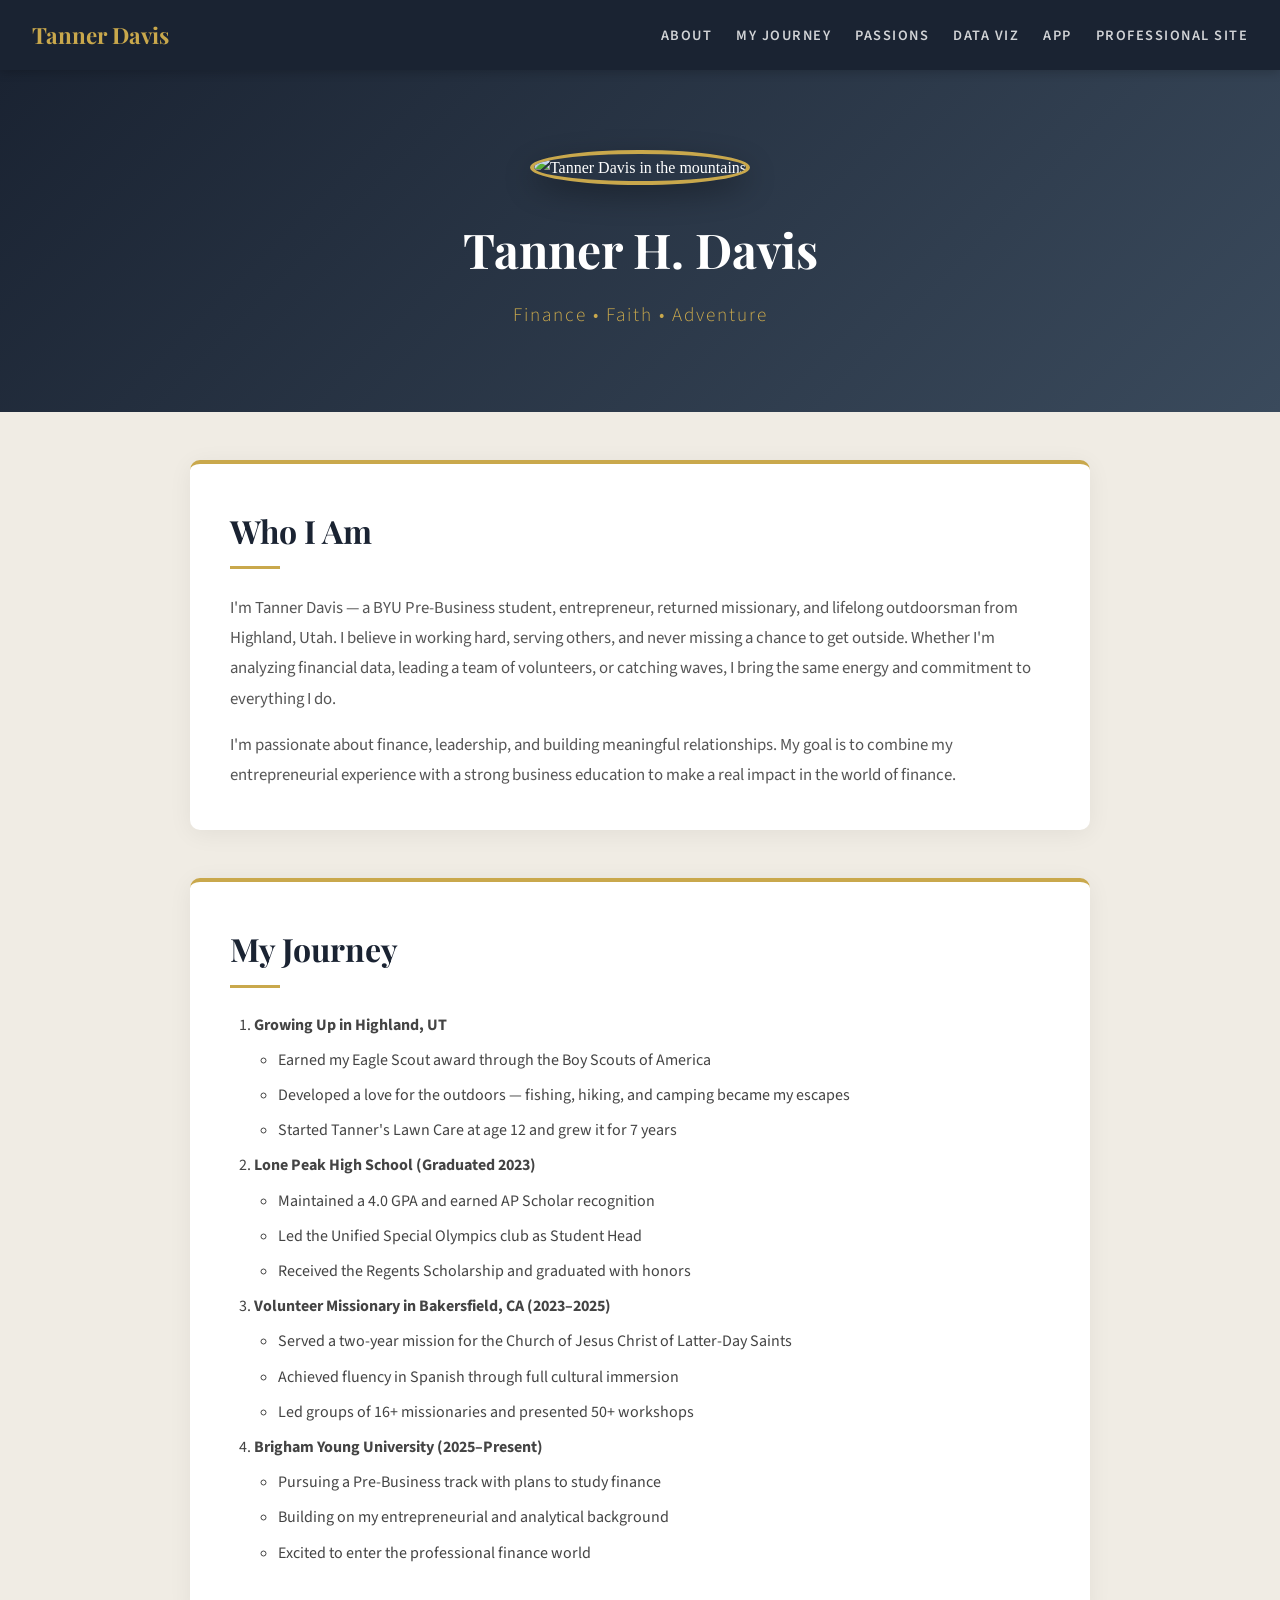
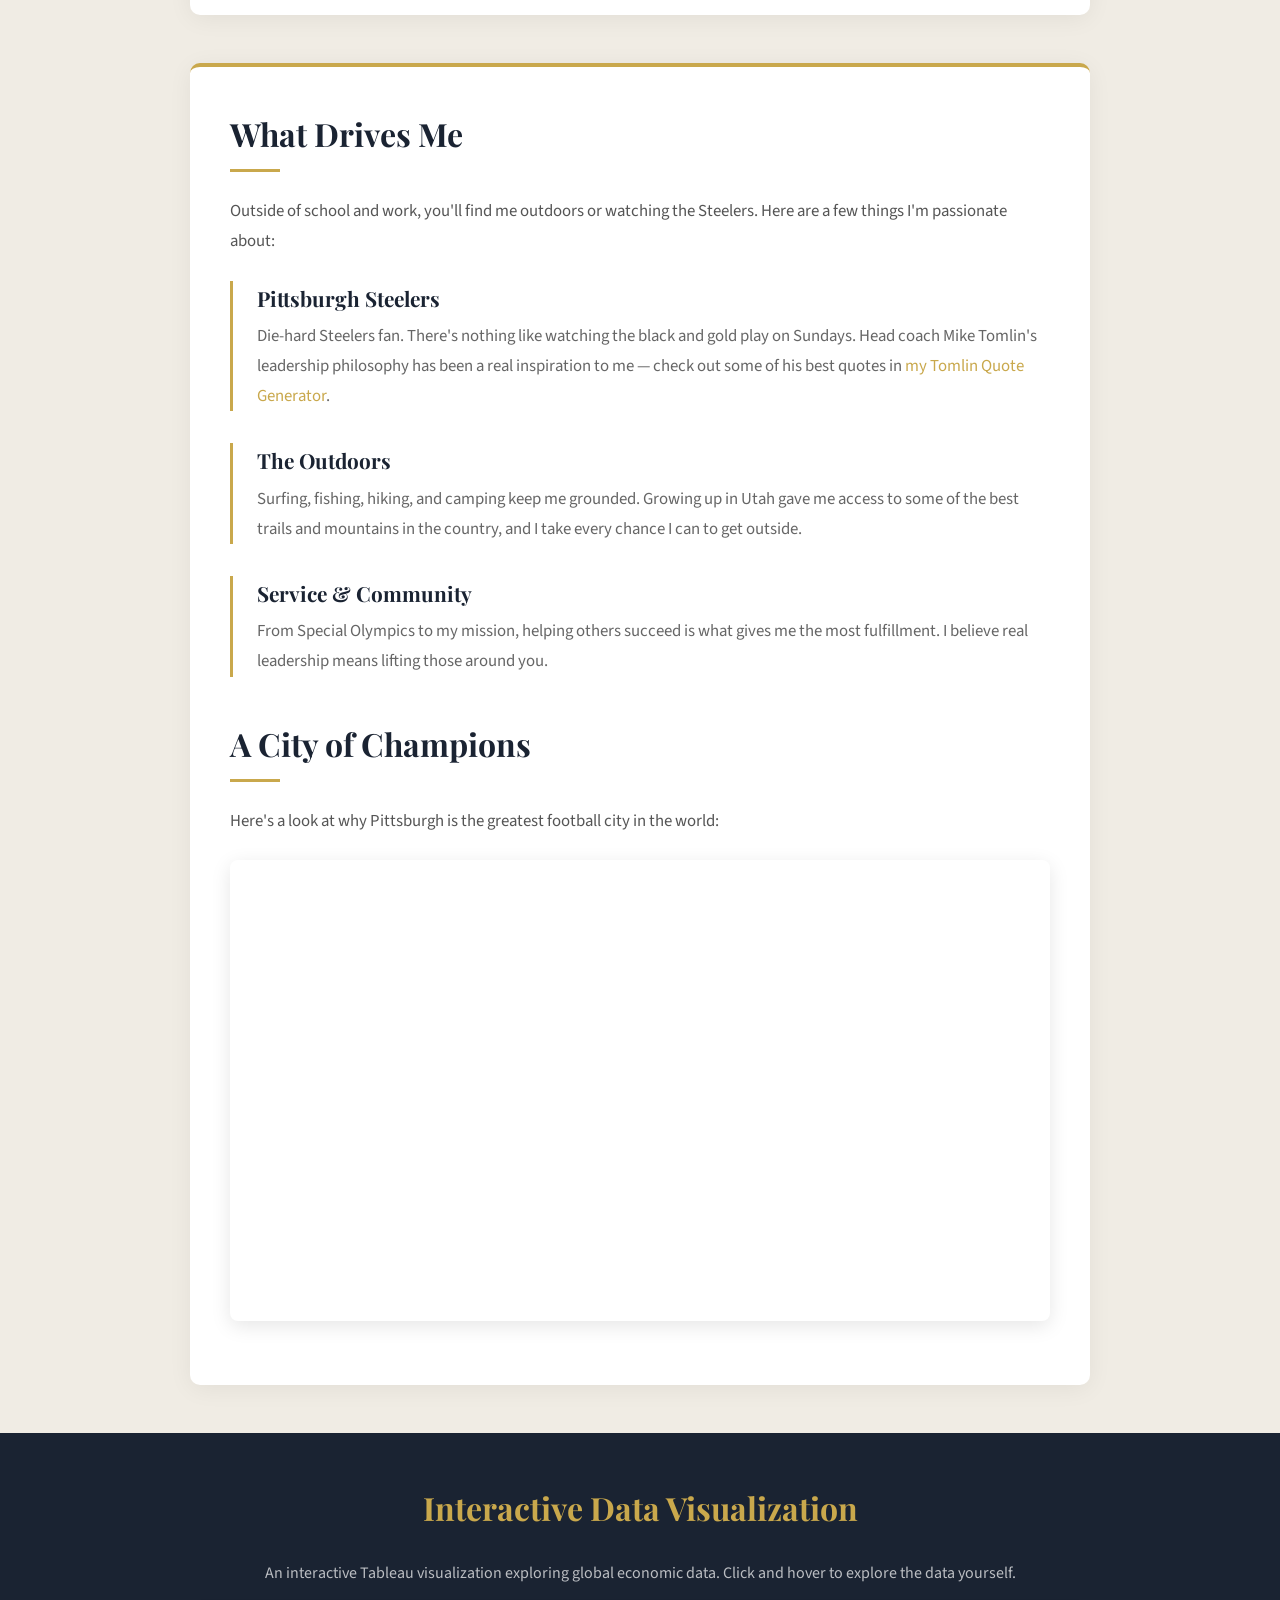
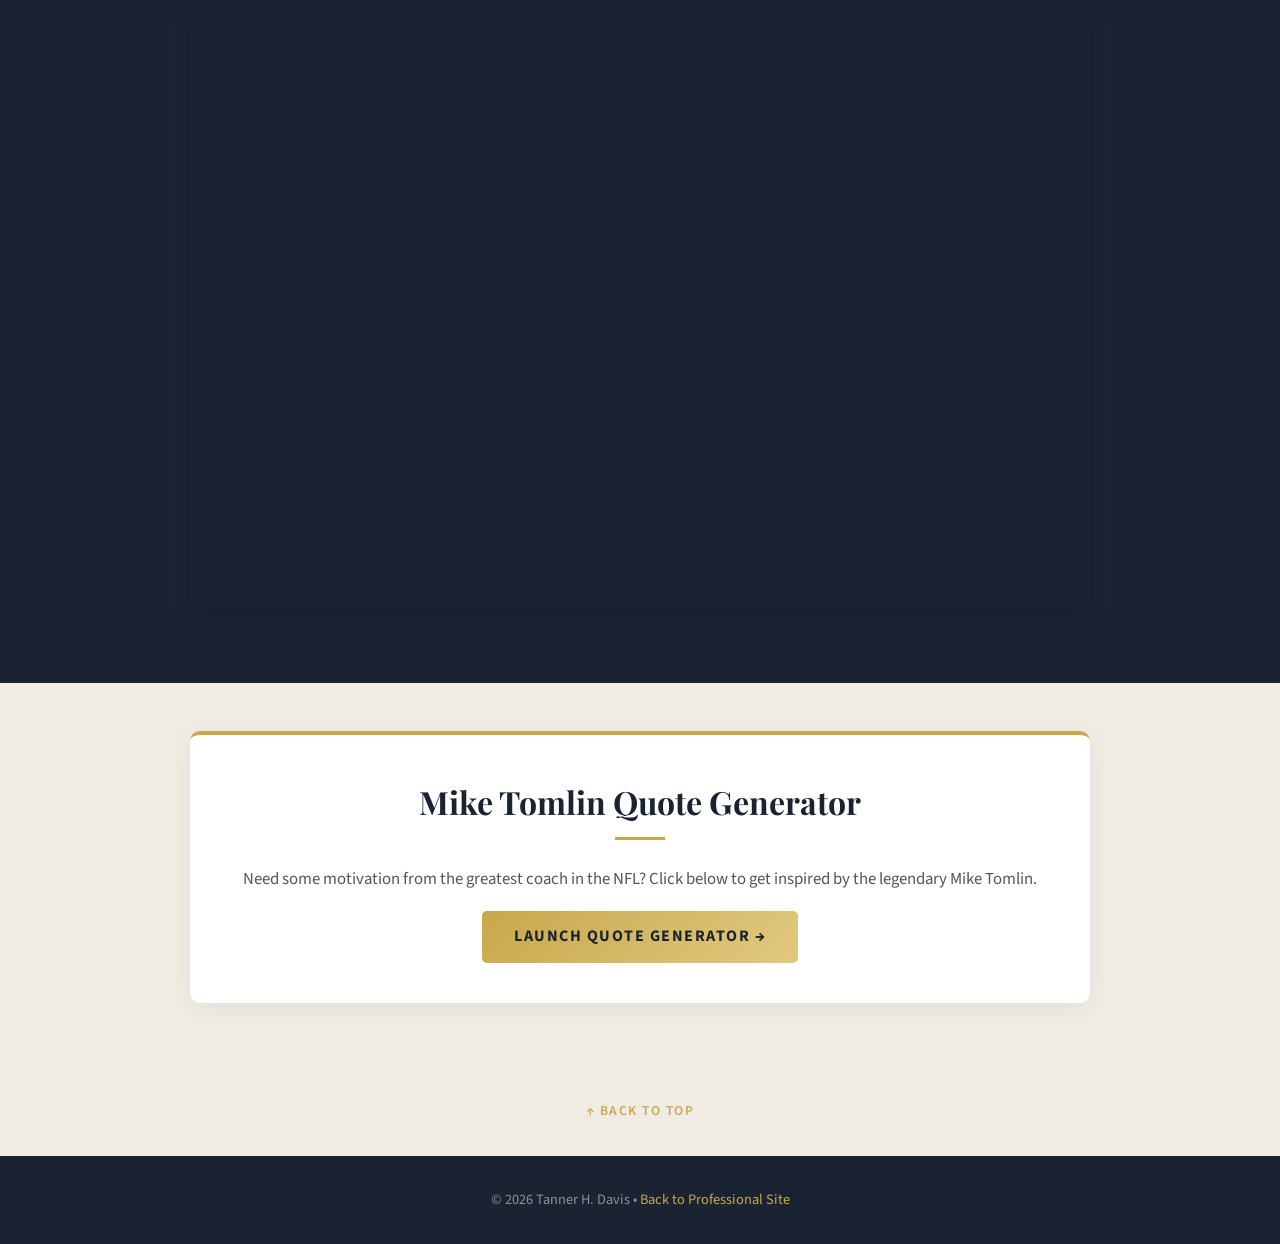
==== scratch.html @ cb49515a "Add files via upload" ====
<!DOCTYPE html>
<html lang="en">
<head>
    <meta charset="UTF-8">
    <meta name="viewport" content="width=device-width, initial-scale=1.0">
    <title>About Tanner Davis</title>
    <link href="https://fonts.googleapis.com/css2?family=Playfair+Display:wght@400;700&family=Source+Sans+3:wght@300;400;600;700&display=swap" rel="stylesheet">
    <link rel="stylesheet" href="style.css">
</head>
<body>

    <!-- Navigation -->
    <nav class="scratch-nav" id="top">
        <span class="nav-brand">Tanner Davis</span>
        <ul class="nav-links">
            <li><a href="#about">About</a></li>
            <li><a href="#journey">My Journey</a></li>
            <li><a href="#passions">Passions</a></li>
            <li><a href="#data">Data Viz</a></li>
            <li><a href="#app">App</a></li>
            <li><a href="index.html">Professional Site</a></li>
        </ul>
    </nav>

    <!-- DIV 1: Hero Banner -->
    <div class="div-hero">
        <img src="tdavisphoto.jpg" alt="Tanner Davis in the mountains" class="hero-img">
        <h1>Tanner H. Davis</h1>
        <p class="hero-subtitle">Finance &bull; Faith &bull; Adventure</p>
    </div>

    <!-- DIV 2: About Me Section -->
    <div class="div-section" id="about">
        <h2>Who I Am</h2>
        <div class="section-line"></div>
        <p>
            I'm Tanner Davis — a BYU Pre-Business student, entrepreneur, returned missionary, and lifelong outdoorsman from Highland, Utah. I believe in working hard, serving others, and never missing a chance to get outside. Whether I'm analyzing financial data, leading a team of volunteers, or catching waves, I bring the same energy and commitment to everything I do.
        </p>
        <p style="margin-top: 1rem;">
            I'm passionate about finance, leadership, and building meaningful relationships. My goal is to combine my entrepreneurial experience with a strong business education to make a real impact in the world of finance.
        </p>
    </div>

    <!-- DIV 3: My Journey Timeline -->
    <div class="div-section" id="journey">
        <h2>My Journey</h2>
        <div class="section-line"></div>

        <!-- ORDERED LIST with nested UNORDERED LIST -->
        <ol class="scratch-list">
            <li>
                <strong>Growing Up in Highland, UT</strong>
                <ul>
                    <li>Earned my Eagle Scout award through the Boy Scouts of America</li>
                    <li>Developed a love for the outdoors — fishing, hiking, and camping became my escapes</li>
                    <li>Started Tanner's Lawn Care at age 12 and grew it for 7 years</li>
                </ul>
            </li>
            <li>
                <strong>Lone Peak High School (Graduated 2023)</strong>
                <ul>
                    <li>Maintained a 4.0 GPA and earned AP Scholar recognition</li>
                    <li>Led the Unified Special Olympics club as Student Head</li>
                    <li>Received the Regents Scholarship and graduated with honors</li>
                </ul>
            </li>
            <li>
                <strong>Volunteer Missionary in Bakersfield, CA (2023–2025)</strong>
                <ul>
                    <li>Served a two-year mission for the Church of Jesus Christ of Latter-Day Saints</li>
                    <li>Achieved fluency in Spanish through full cultural immersion</li>
                    <li>Led groups of 16+ missionaries and presented 50+ workshops</li>
                </ul>
            </li>
            <li>
                <strong>Brigham Young University (2025–Present)</strong>
                <ul>
                    <li>Pursuing a Pre-Business track with plans to study finance</li>
                    <li>Building on my entrepreneurial and analytical background</li>
                    <li>Excited to enter the professional finance world</li>
                </ul>
            </li>
        </ol>
    </div>

    <!-- Passions & Interests Section -->
    <div class="div-section" id="passions">
        <h2>What Drives Me</h2>
        <div class="section-line"></div>
        <p>
            Outside of school and work, you'll find me outdoors or watching the Steelers. Here are a few things I'm passionate about:
        </p>

        <div class="timeline-item" style="margin-top: 1.5rem;">
            <h3>Pittsburgh Steelers</h3>
            <p>Die-hard Steelers fan. There's nothing like watching the black and gold play on Sundays. Head coach Mike Tomlin's leadership philosophy has been a real inspiration to me — check out some of his best quotes in <a href="tomlin-quotes.html">my Tomlin Quote Generator</a>.</p>
        </div>

        <div class="timeline-item">
            <h3>The Outdoors</h3>
            <p>Surfing, fishing, hiking, and camping keep me grounded. Growing up in Utah gave me access to some of the best trails and mountains in the country, and I take every chance I can to get outside.</p>
        </div>

        <div class="timeline-item">
            <h3>Service &amp; Community</h3>
            <p>From Special Olympics to my mission, helping others succeed is what gives me the most fulfillment. I believe real leadership means lifting those around you.</p>
        </div>

        <!-- Embedded YouTube Video -->
        <h2 style="margin-top: 2.5rem;">A City of Champions</h2>
        <div class="section-line"></div>
        <p>Here's a look at why Pittsburgh is the greatest football city in the world:</p>
        <div class="video-container">
            <iframe 
                src="https://www.youtube.com/embed/ZO2063dgjBM" 
                title="Pittsburgh Steelers Highlights" 
                allow="accelerometer; autoplay; clipboard-write; encrypted-media; gyroscope; picture-in-picture" 
                allowfullscreen>
            </iframe>
        </div>
    </div>

    <!-- DIV: Dark Section — Data Visualization -->
    <div class="div-dark" id="data">
        <h2>Interactive Data Visualization</h2>
        <div style="max-width: 900px; margin: 0 auto;">
            <p class="font-body" style="text-align: center; color: rgba(255,255,255,0.7); margin-bottom: 1.5rem;">
                An interactive Tableau visualization exploring global economic data. Click and hover to explore the data yourself.
            </p>
            <div class="tableau-container">
                <div class='tableauPlaceholder' style='width: 100%; height: 600px;'>
                    <object class='tableauViz' width='100%' height='600' style='display:none;'>
                        <param name='host_url' value='https%3A%2F%2Fpublic.tableau.com%2F' />
                        <param name='embed_code_version' value='3' />
                        <param name='site_root' value='' />
                        <param name='name' value='WorldIndicators/GDPpercapita' />
                        <param name='tabs' value='yes' />
                        <param name='toolbar' value='yes' />
                        <param name='animate_transition' value='yes' />
                        <param name='display_static_image' value='yes' />
                        <param name='display_spinner' value='yes' />
                        <param name='display_overlay' value='yes' />
                        <param name='display_count' value='yes' />
                    </object>
                </div>
            </div>
            <script type='text/javascript'>
                var divElement = document.querySelector('.tableauPlaceholder');
                var vizElement = divElement.querySelector('.tableauViz');
                vizElement.style.display = 'block';
                var scriptElement = document.createElement('script');
                scriptElement.src = 'https://public.tableau.com/javascripts/api/viz_v2.js';
                divElement.appendChild(scriptElement);
            </script>
        </div>
    </div>

    <!-- App Link Section -->
    <div class="div-section" id="app" style="text-align: center;">
        <h2>Mike Tomlin Quote Generator</h2>
        <div class="section-line" style="margin-left: auto; margin-right: auto;"></div>
        <p>Need some motivation from the greatest coach in the NFL? Click below to get inspired by the legendary Mike Tomlin.</p>
        <a href="tomlin-quotes.html" class="app-banner" style="margin-top: 1rem;">Launch Quote Generator &rarr;</a>
    </div>

    <!-- On-page anchor: Back to Top -->
    <div style="text-align: center; padding: 2rem;">
        <a href="#top" class="back-to-top">&uarr; Back to Top</a>
    </div>

    <!-- Footer -->
    <div class="scratch-footer">
        <p>&copy; 2026 Tanner H. Davis &bull; <a href="index.html">Back to Professional Site</a></p>
    </div>

</body>
</html>
---- style.css ----
/* ============================================
   Tanner Davis — From-Scratch Stylesheet
   Custom CSS (no Bootstrap)
   ============================================ */

/* --- Reset & Base --- */
* {
    margin: 0;
    padding: 0;
    box-sizing: border-box;
}

body {
    font-family: 'Georgia', 'Times New Roman', serif;
    color: #2c2c2c;
    background-color: #f0ece4;
    line-height: 1.7;
}

a {
    color: #c9a84c;
    text-decoration: none;
    transition: color 0.3s;
}

a:hover {
    color: #a88832;
}

/* --- Font Colors --- */
.text-gold {
    color: #c9a84c;
}

.text-navy {
    color: #1a2332;
}

.text-light {
    color: #f0ece4;
}

.text-muted-custom {
    color: #6b7b8d;
}

/* --- Font Families --- */
.font-heading {
    font-family: 'Playfair Display', 'Georgia', serif;
}

.font-body {
    font-family: 'Source Sans 3', 'Helvetica Neue', Arial, sans-serif;
}

/* --- Navigation Bar --- */
.scratch-nav {
    background-color: #1a2332;
    padding: 1rem 2rem;
    display: flex;
    justify-content: space-between;
    align-items: center;
    position: sticky;
    top: 0;
    z-index: 100;
    box-shadow: 0 2px 10px rgba(0, 0, 0, 0.2);
}

.scratch-nav .nav-brand {
    font-family: 'Playfair Display', serif;
    font-size: 1.4rem;
    color: #c9a84c;
    font-weight: 700;
}

.scratch-nav .nav-links {
    list-style: none;
    display: flex;
    gap: 1.5rem;
}

.scratch-nav .nav-links li a {
    color: rgba(255, 255, 255, 0.8);
    font-family: 'Source Sans 3', sans-serif;
    font-size: 0.9rem;
    text-transform: uppercase;
    letter-spacing: 1.5px;
    font-weight: 600;
    transition: color 0.3s;
}

.scratch-nav .nav-links li a:hover {
    color: #c9a84c;
}

/* --- DIV: Hero Banner --- */
.div-hero {
    background: linear-gradient(135deg, #1a2332 0%, #3a4a5c 100%);
    padding: 5rem 2rem;
    text-align: center;
    color: white;
    position: relative;
}

.div-hero h1 {
    font-family: 'Playfair Display', serif;
    font-size: 3rem;
    margin-bottom: 0.5rem;
    color: #ffffff;
}

.div-hero .hero-subtitle {
    font-family: 'Source Sans 3', sans-serif;
    font-size: 1.2rem;
    color: #c9a84c;
    font-weight: 300;
    letter-spacing: 2px;
}

.div-hero .hero-img {
    width: 200px;
    height: 200px;
    border-radius: 50%;
    object-fit: cover;
    border: 4px solid #c9a84c;
    margin-bottom: 1.5rem;
    box-shadow: 0 10px 30px rgba(0, 0, 0, 0.3);
}

/* --- DIV: Content Sections --- */
.div-section {
    max-width: 900px;
    margin: 3rem auto;
    padding: 2.5rem;
    background: #ffffff;
    border-radius: 10px;
    box-shadow: 0 4px 25px rgba(0, 0, 0, 0.06);
    border-top: 4px solid #c9a84c;
}

.div-section h2 {
    font-family: 'Playfair Display', serif;
    font-size: 2rem;
    color: #1a2332;
    margin-bottom: 0.5rem;
}

.div-section .section-line {
    width: 50px;
    height: 3px;
    background: #c9a84c;
    margin-bottom: 1.5rem;
}

.div-section p {
    font-family: 'Source Sans 3', sans-serif;
    color: #555;
    font-size: 1.05rem;
    line-height: 1.8;
}

/* --- DIV: Dark Section --- */
.div-dark {
    background: #1a2332;
    padding: 3rem 2rem;
    color: white;
}

.div-dark h2 {
    font-family: 'Playfair Display', serif;
    font-size: 2rem;
    color: #c9a84c;
    text-align: center;
    margin-bottom: 1.5rem;
}

/* --- Lists --- */
.scratch-list {
    font-family: 'Source Sans 3', sans-serif;
    padding-left: 1.5rem;
    color: #444;
}

.scratch-list li {
    margin-bottom: 0.5rem;
    font-size: 1rem;
}

.scratch-list ul,
.scratch-list ol {
    margin-top: 0.5rem;
    padding-left: 1.5rem;
}

/* --- Timeline Items --- */
.timeline-item {
    margin-bottom: 2rem;
    padding-left: 1.5rem;
    border-left: 3px solid #c9a84c;
}

.timeline-item h3 {
    font-family: 'Playfair Display', serif;
    font-size: 1.3rem;
    color: #1a2332;
    margin-bottom: 0.2rem;
}

.timeline-item .timeline-date {
    font-family: 'Source Sans 3', sans-serif;
    font-size: 0.85rem;
    color: #c9a84c;
    font-weight: 600;
    text-transform: uppercase;
    letter-spacing: 1px;
}

.timeline-item p {
    font-family: 'Source Sans 3', sans-serif;
    color: #666;
    margin-top: 0.3rem;
}

/* --- Video Container --- */
.video-container {
    position: relative;
    width: 100%;
    padding-bottom: 56.25%;
    margin: 1.5rem 0;
    border-radius: 8px;
    overflow: hidden;
    box-shadow: 0 5px 20px rgba(0, 0, 0, 0.1);
}

.video-container iframe {
    position: absolute;
    top: 0;
    left: 0;
    width: 100%;
    height: 100%;
    border: none;
}

/* --- Tableau Container --- */
.tableau-container {
    margin: 1.5rem 0;
    border-radius: 8px;
    overflow: hidden;
    box-shadow: 0 5px 20px rgba(0, 0, 0, 0.1);
}

/* --- App Link Banner --- */
.app-banner {
    display: inline-block;
    background: linear-gradient(135deg, #c9a84c 0%, #e0c97f 100%);
    color: #1a2332;
    padding: 0.8rem 2rem;
    border-radius: 5px;
    font-family: 'Source Sans 3', sans-serif;
    font-weight: 700;
    font-size: 1rem;
    text-transform: uppercase;
    letter-spacing: 1.5px;
    transition: transform 0.3s, box-shadow 0.3s;
}

.app-banner:hover {
    transform: translateY(-3px);
    box-shadow: 0 5px 20px rgba(201, 168, 76, 0.4);
    color: #1a2332;
}

/* --- Back to Top --- */
.back-to-top {
    display: inline-block;
    margin-top: 1rem;
    color: #c9a84c;
    font-weight: 600;
    font-family: 'Source Sans 3', sans-serif;
    text-transform: uppercase;
    font-size: 0.85rem;
    letter-spacing: 1.5px;
}

/* --- Footer --- */
.scratch-footer {
    background: #1a2332;
    color: rgba(255, 255, 255, 0.5);
    text-align: center;
    padding: 2rem;
    font-family: 'Source Sans 3', sans-serif;
    font-size: 0.9rem;
}

.scratch-footer a {
    color: #c9a84c;
}

/* --- Responsive --- */
@media (max-width: 768px) {
    .scratch-nav {
        flex-direction: column;
        gap: 1rem;
    }
    .scratch-nav .nav-links {
        gap: 1rem;
        flex-wrap: wrap;
        justify-content: center;
    }
    .div-hero h1 {
        font-size: 2.2rem;
    }
    .div-section {
        margin: 2rem 1rem;
        padding: 1.5rem;
    }
}
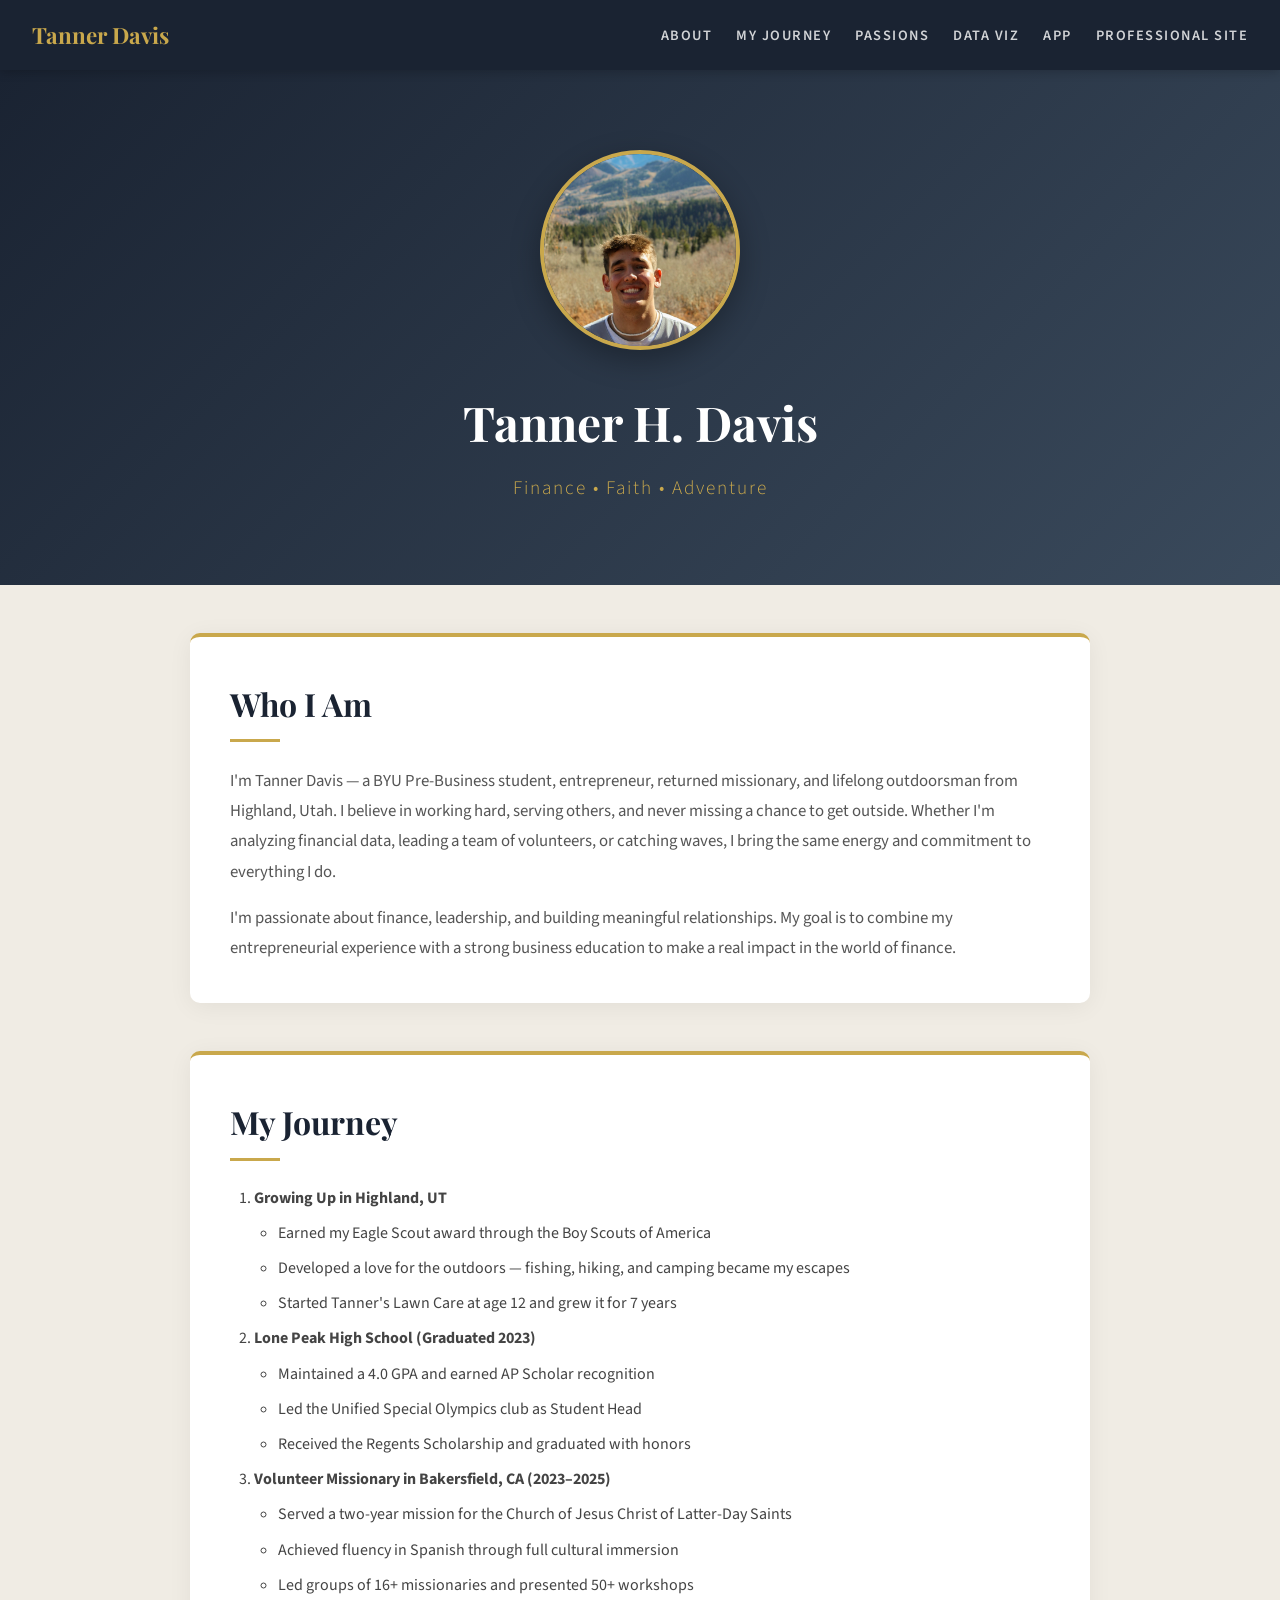
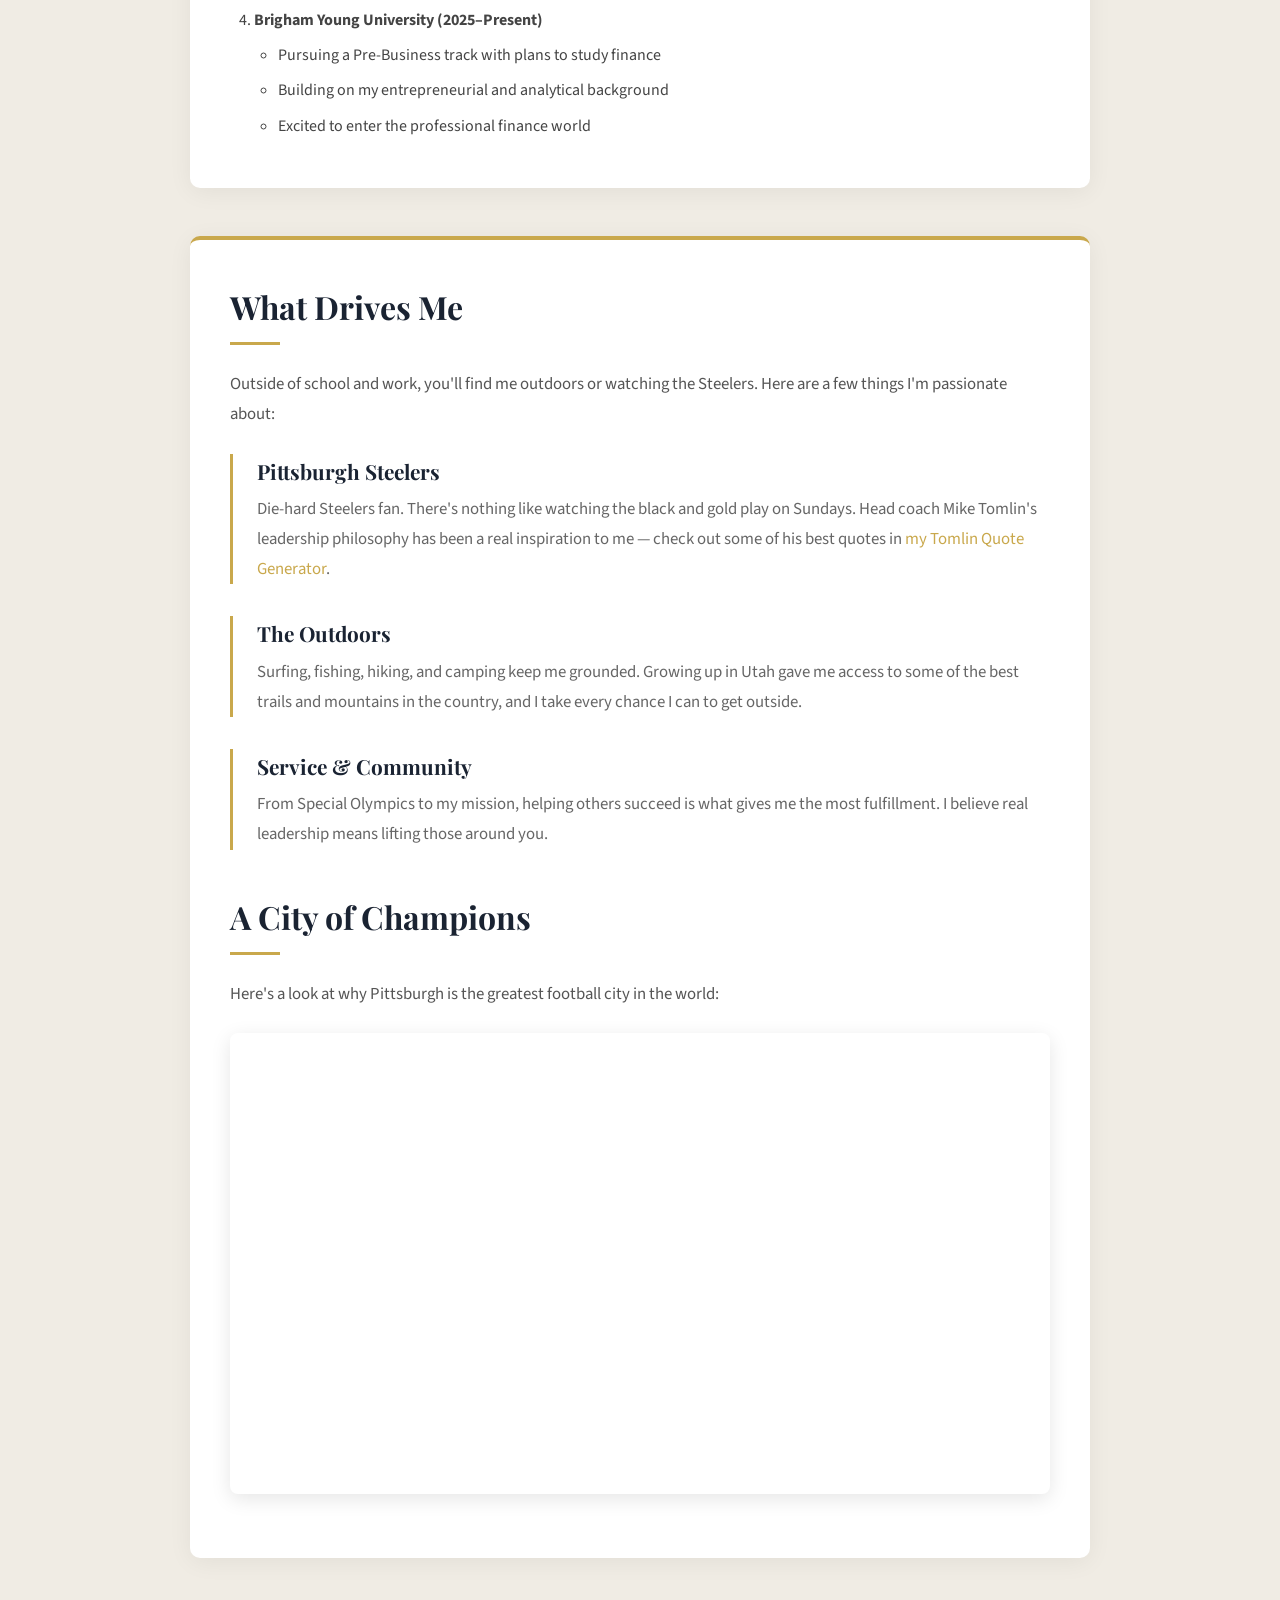
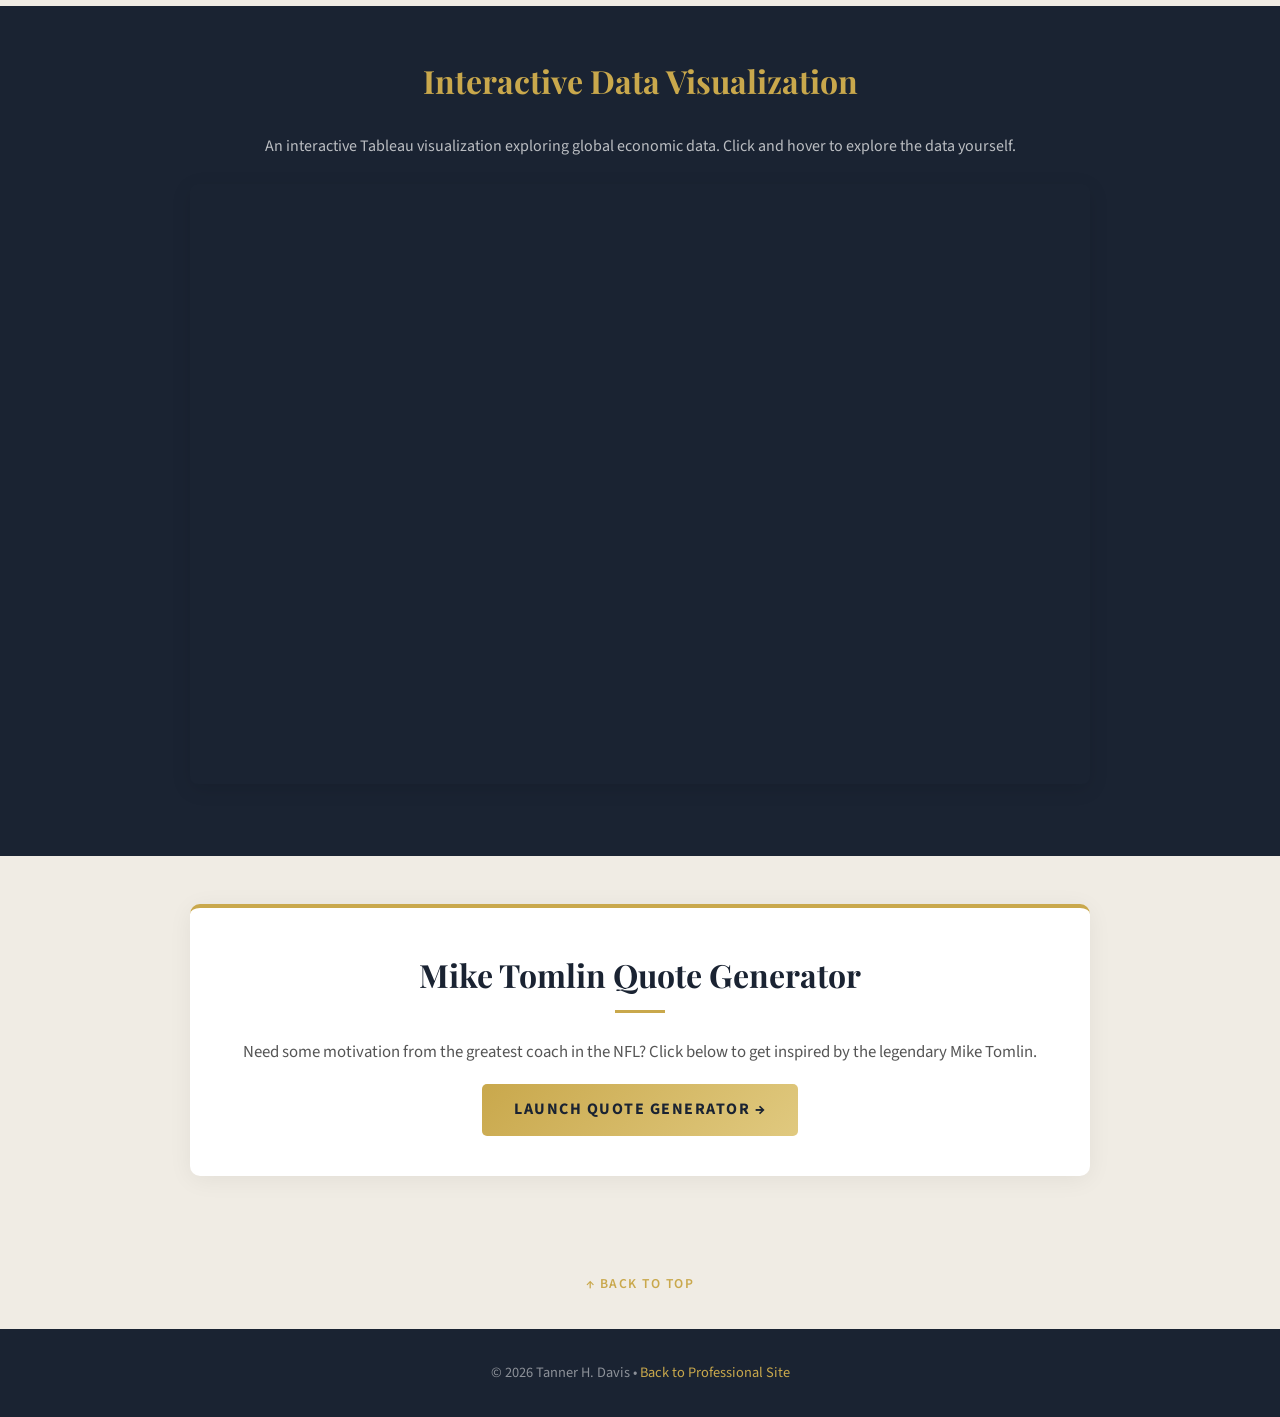
==== commit 56075c81: "Update scratch.html" ====
--- a/scratch.html
+++ b/scratch.html
@@ -24,7 +24,7 @@
 
     <!-- DIV 1: Hero Banner -->
     <div class="div-hero">
-        <img src="tdavisphoto.jpg" alt="Tanner Davis in the mountains" class="hero-img">
+        <img src="tdavisphoto.JPG" alt="Tanner Davis in the mountains" class="hero-img">
         <h1>Tanner H. Davis</h1>
         <p class="hero-subtitle">Finance &bull; Faith &bull; Adventure</p>
     </div>
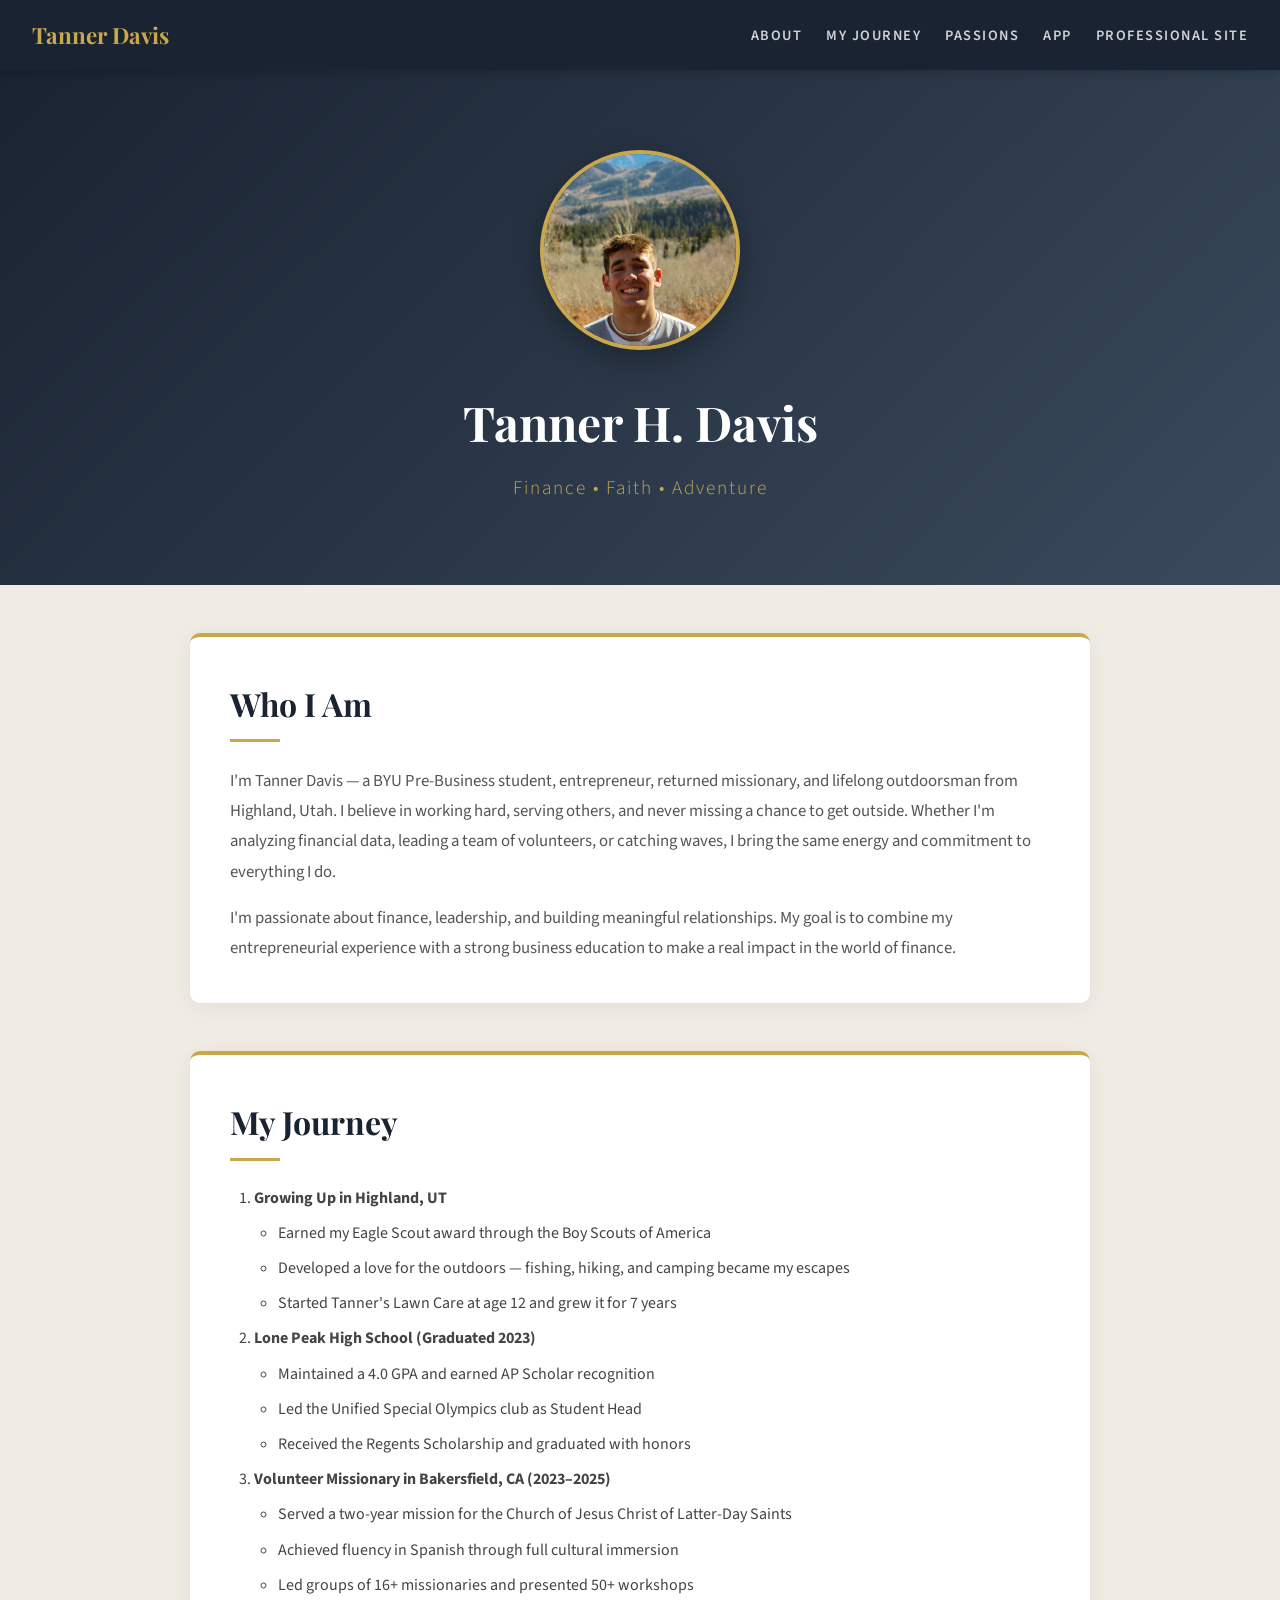
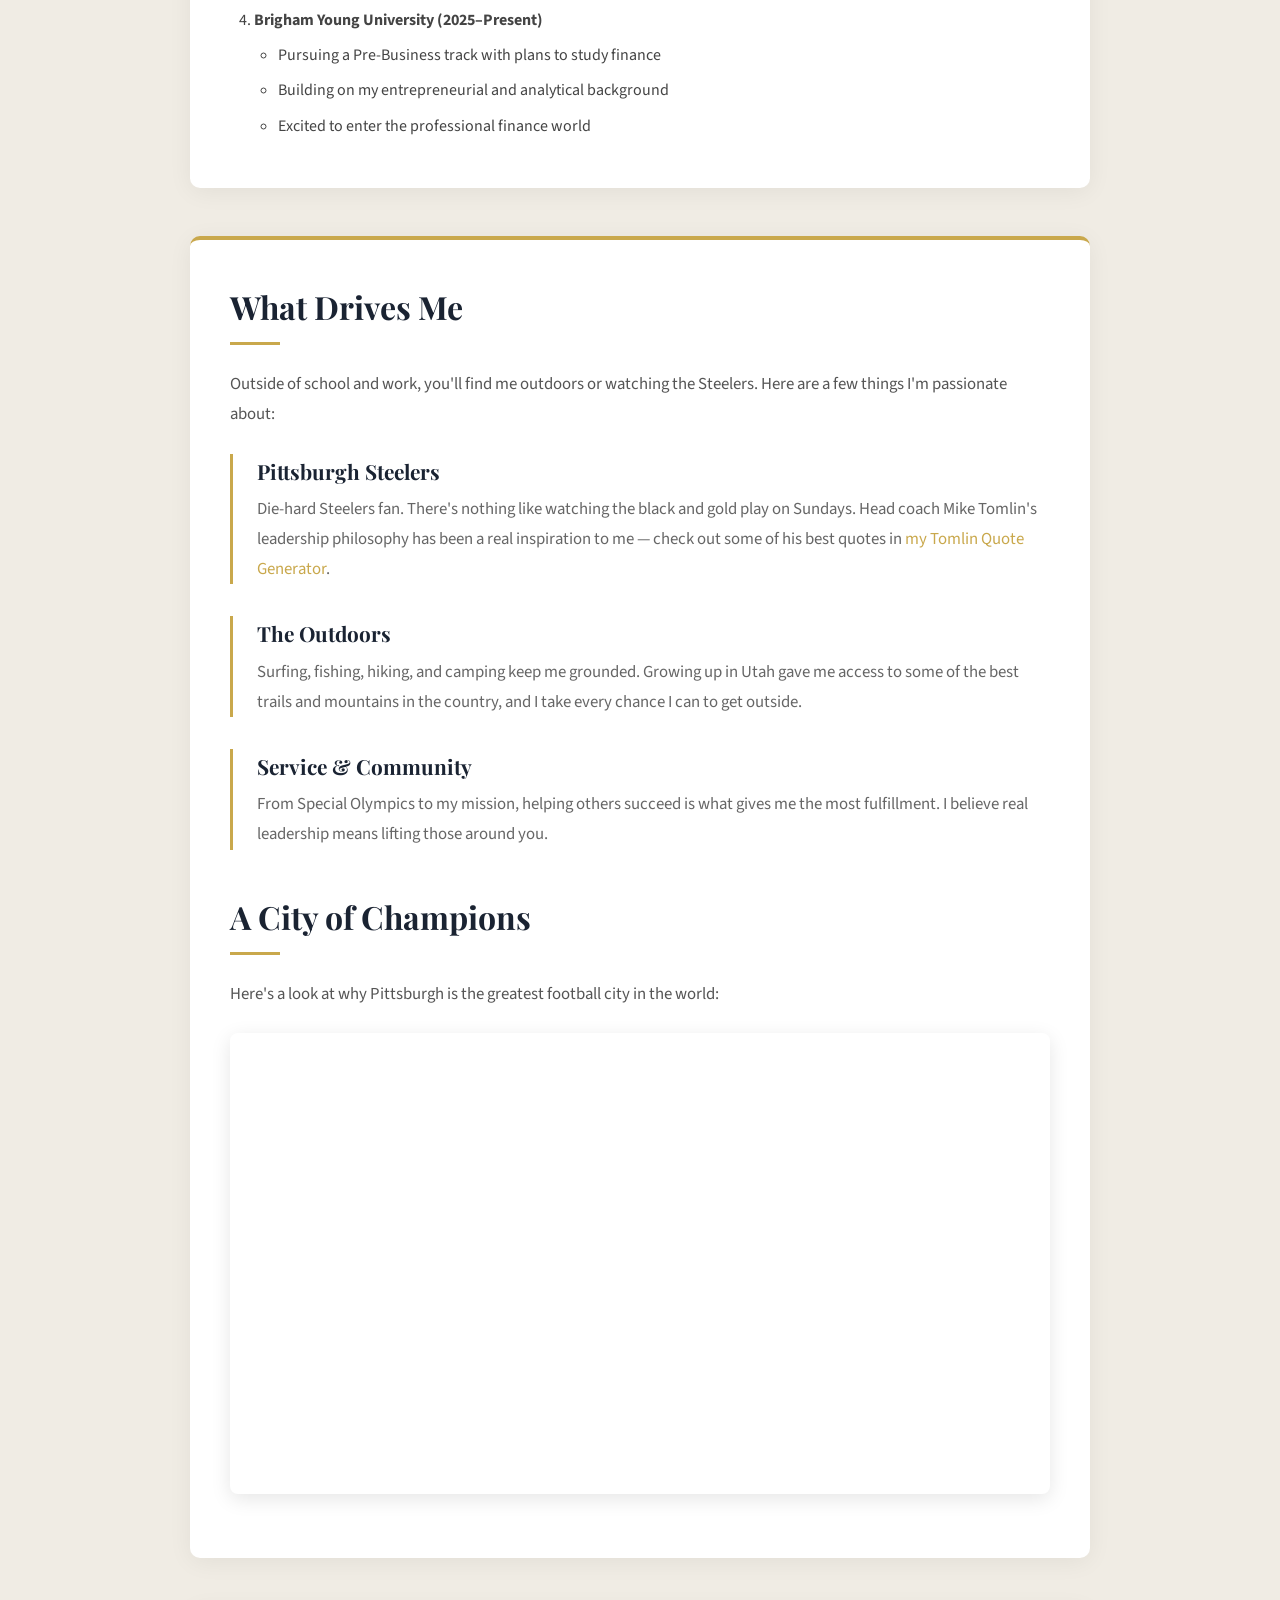
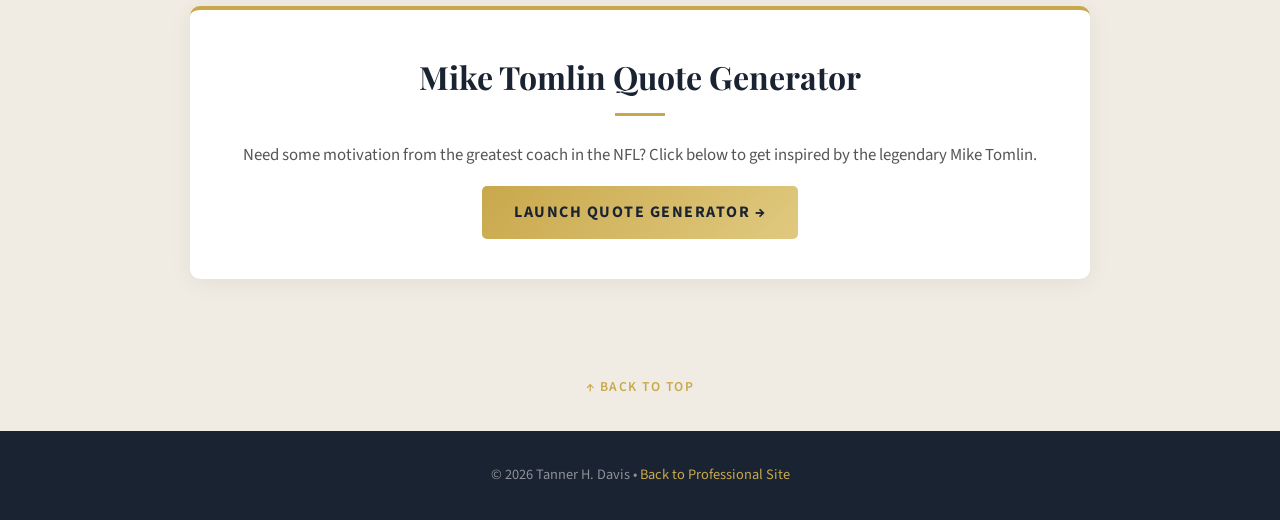
==== commit 22871ca9: "Update scratch.html" ====
--- a/scratch.html
+++ b/scratch.html
@@ -16,7 +16,6 @@
             <li><a href="#about">About</a></li>
             <li><a href="#journey">My Journey</a></li>
             <li><a href="#passions">Passions</a></li>
-            <li><a href="#data">Data Viz</a></li>
             <li><a href="#app">App</a></li>
             <li><a href="index.html">Professional Site</a></li>
         </ul>
@@ -112,46 +111,11 @@
         <p>Here's a look at why Pittsburgh is the greatest football city in the world:</p>
         <div class="video-container">
             <iframe 
-                src="https://www.youtube.com/embed/ZO2063dgjBM" 
+                src="https://www.youtube.com/watch?v=zH8OESaAI1Y&msockid=b21bef4f387c11f1897be0cde6ef7958" 
                 title="Pittsburgh Steelers Highlights" 
                 allow="accelerometer; autoplay; clipboard-write; encrypted-media; gyroscope; picture-in-picture" 
                 allowfullscreen>
             </iframe>
-        </div>
-    </div>
-
-    <!-- DIV: Dark Section — Data Visualization -->
-    <div class="div-dark" id="data">
-        <h2>Interactive Data Visualization</h2>
-        <div style="max-width: 900px; margin: 0 auto;">
-            <p class="font-body" style="text-align: center; color: rgba(255,255,255,0.7); margin-bottom: 1.5rem;">
-                An interactive Tableau visualization exploring global economic data. Click and hover to explore the data yourself.
-            </p>
-            <div class="tableau-container">
-                <div class='tableauPlaceholder' style='width: 100%; height: 600px;'>
-                    <object class='tableauViz' width='100%' height='600' style='display:none;'>
-                        <param name='host_url' value='https%3A%2F%2Fpublic.tableau.com%2F' />
-                        <param name='embed_code_version' value='3' />
-                        <param name='site_root' value='' />
-                        <param name='name' value='WorldIndicators/GDPpercapita' />
-                        <param name='tabs' value='yes' />
-                        <param name='toolbar' value='yes' />
-                        <param name='animate_transition' value='yes' />
-                        <param name='display_static_image' value='yes' />
-                        <param name='display_spinner' value='yes' />
-                        <param name='display_overlay' value='yes' />
-                        <param name='display_count' value='yes' />
-                    </object>
-                </div>
-            </div>
-            <script type='text/javascript'>
-                var divElement = document.querySelector('.tableauPlaceholder');
-                var vizElement = divElement.querySelector('.tableauViz');
-                vizElement.style.display = 'block';
-                var scriptElement = document.createElement('script');
-                scriptElement.src = 'https://public.tableau.com/javascripts/api/viz_v2.js';
-                divElement.appendChild(scriptElement);
-            </script>
         </div>
     </div>
 
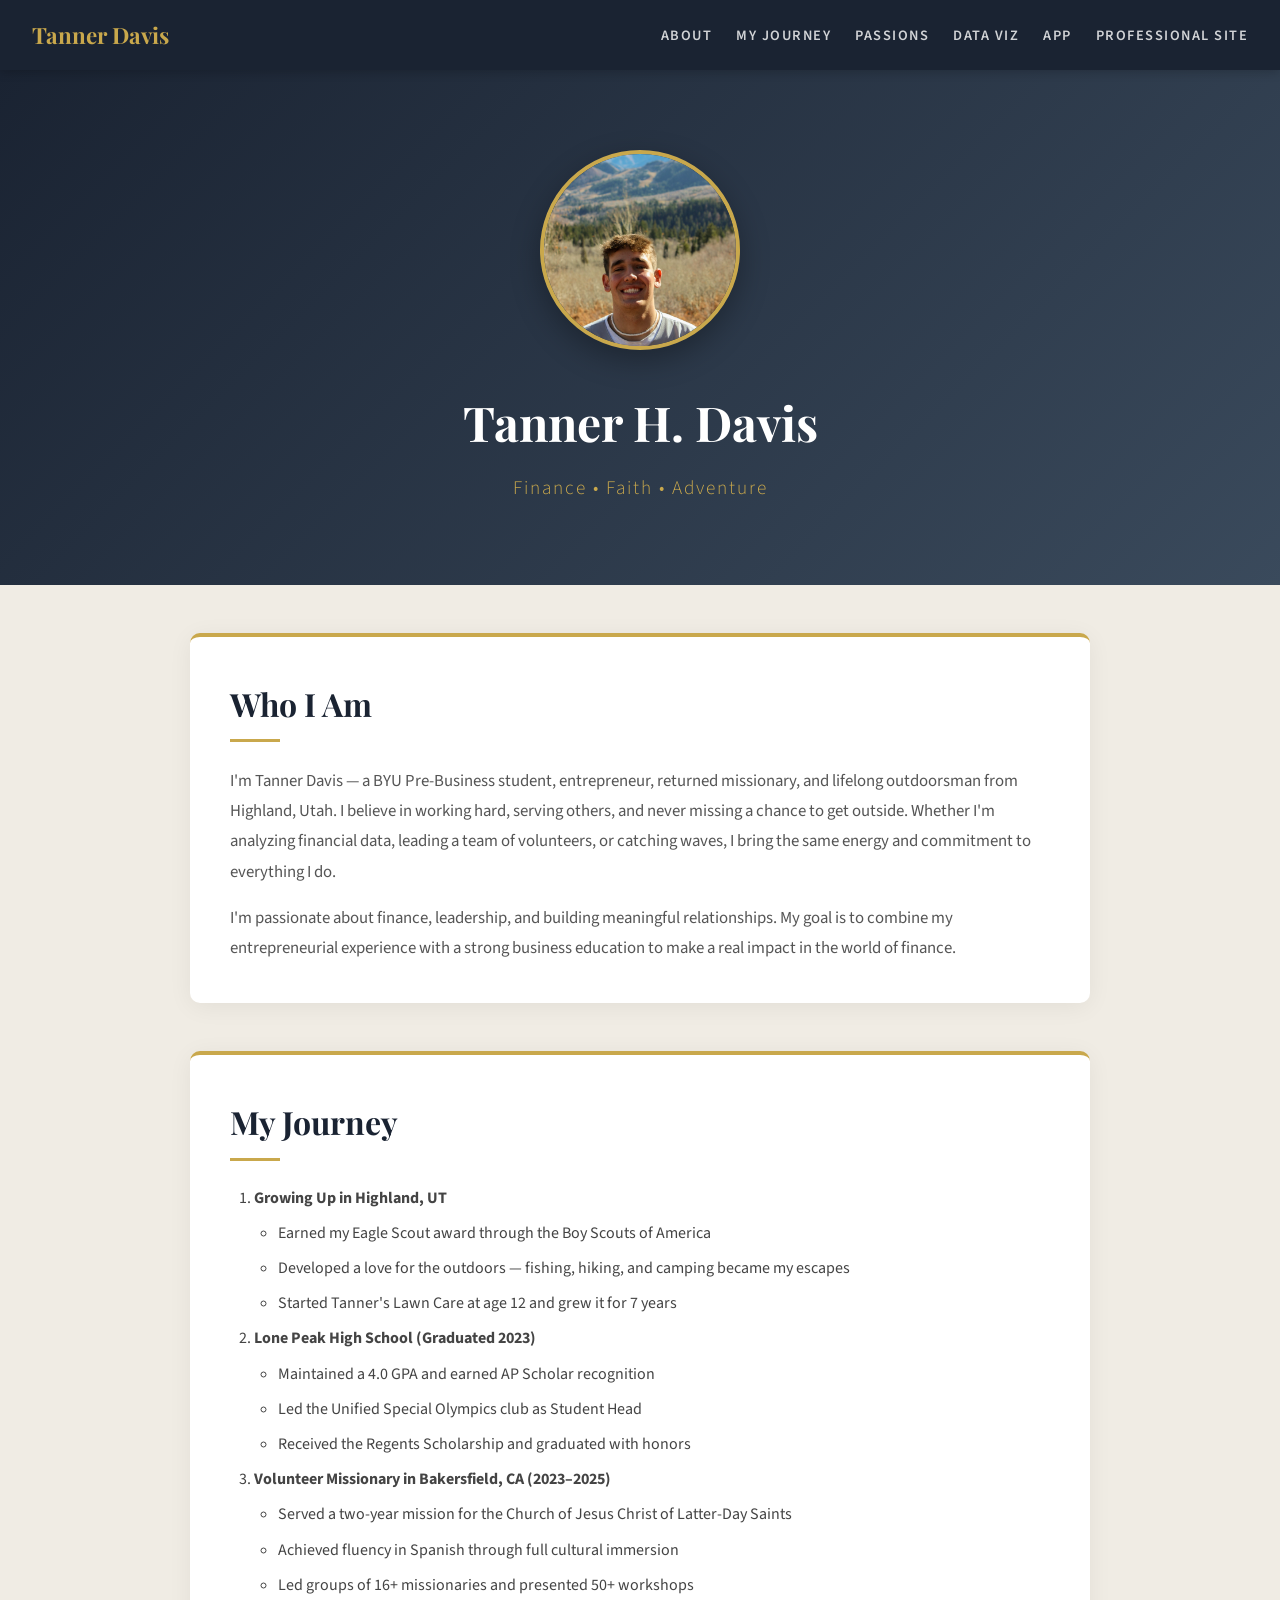
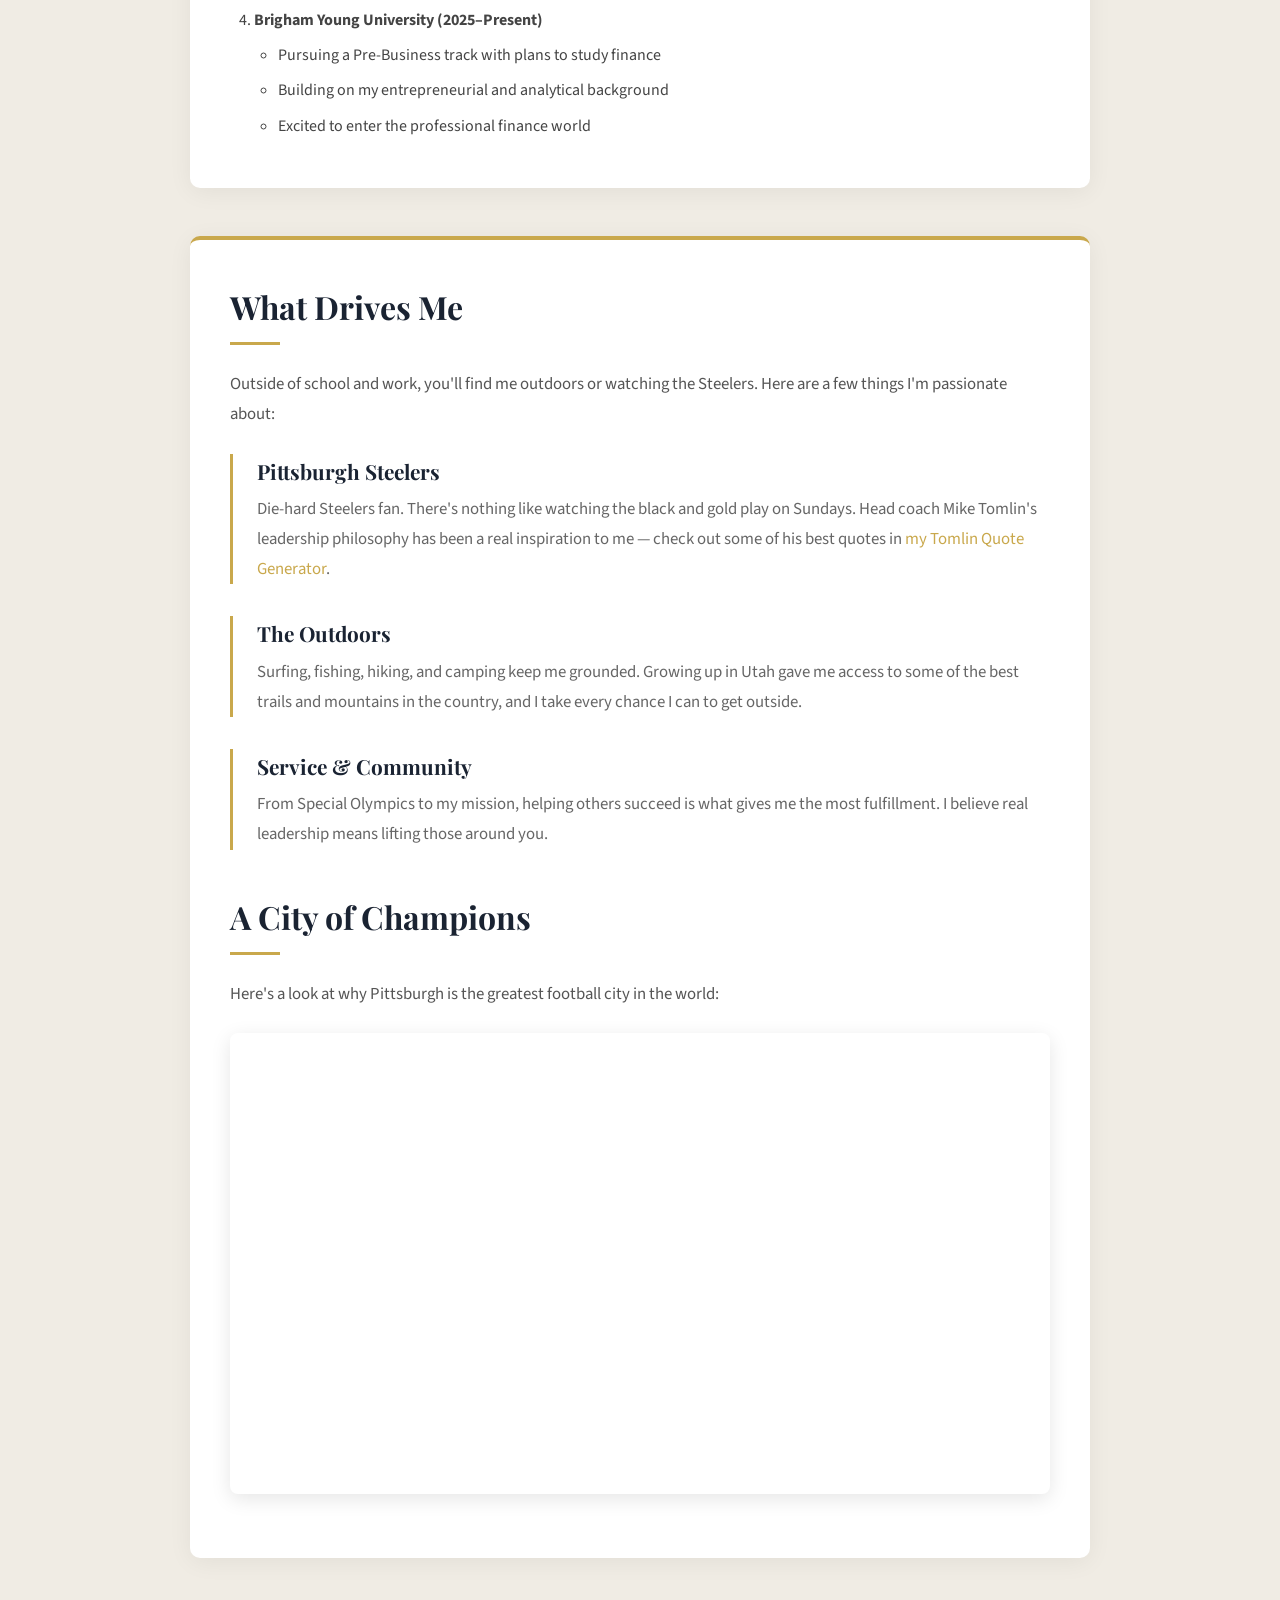
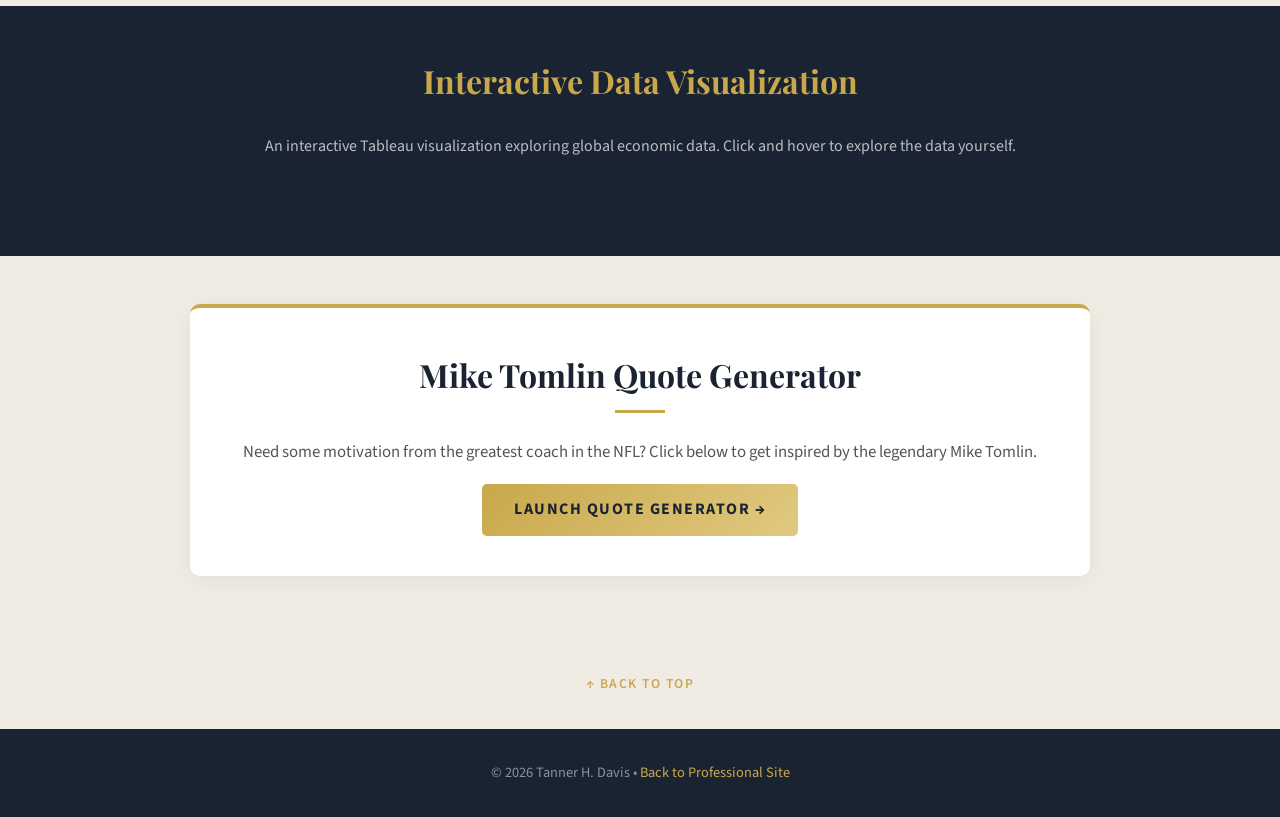
==== commit b08b228e: "Update scratch.html I added back the Tableau" ====
--- a/scratch.html
+++ b/scratch.html
@@ -16,6 +16,7 @@
             <li><a href="#about">About</a></li>
             <li><a href="#journey">My Journey</a></li>
             <li><a href="#passions">Passions</a></li>
+            <li><a href="#data">Data Viz</a></li>
             <li><a href="#app">App</a></li>
             <li><a href="index.html">Professional Site</a></li>
         </ul>
@@ -111,11 +112,29 @@
         <p>Here's a look at why Pittsburgh is the greatest football city in the world:</p>
         <div class="video-container">
             <iframe 
-                src="https://www.youtube.com/watch?v=zH8OESaAI1Y&msockid=b21bef4f387c11f1897be0cde6ef7958" 
+                src="https://www.youtube.com/embed/ZO2063dgjBM" 
                 title="Pittsburgh Steelers Highlights" 
                 allow="accelerometer; autoplay; clipboard-write; encrypted-media; gyroscope; picture-in-picture" 
                 allowfullscreen>
             </iframe>
+        </div>
+    </div>
+
+    <!-- DIV: Dark Section — Data Visualization -->
+    <div class="div-dark" id="data">
+        <h2>Interactive Data Visualization</h2>
+        <div style="max-width: 900px; margin: 0 auto;">
+            <p class="font-body" style="text-align: center; color: rgba(255,255,255,0.7); margin-bottom: 1.5rem;">
+                An interactive Tableau visualization exploring global economic data. Click and hover to explore the data yourself.
+            </p>
+            <div class="tableau-container">
+               <div class='tableauPlaceholder' id='viz1776224873704' style='position: relative'><noscript><a href='#'>
+                   <img alt='Masters ' src='https:&#47;&#47;public.tableau.com&#47;static&#47;images&#47;Th&#47;TheMastersChampions&#47;Masters&#47;1_rss.png' style='border: none' />
+               </a></noscript><object class='tableauViz'  style='display:none;'><param name='host_url' value='https%3A%2F%2Fpublic.tableau.com%2F' /> 
+                   <param name='embed_code_version' value='3' /> <param name='site_root' value='' /><param name='name' value='TheMastersChampions&#47;Masters' /><param name='tabs' value='no' /><param name='toolbar' value='yes' /><param name='static_image' value='https:&#47;&#47;public.tableau.com&#47;static&#47;images&#47;Th&#47;TheMastersChampions&#47;Masters&#47;1.png' /> <param name='animate_transition' value='yes' /><param name='display_static_image' value='yes' /><param name='display_spinner' value='yes' /><param name='display_overlay' value='yes' /><param name='display_count' value='yes' /><param name='language' value='en-US' /></object>
+               </div>               
+            </div>
+             <script type='text/javascript'>                    var divElement = document.getElementById('viz1776224873704');                    var vizElement = divElement.getElementsByTagName('object')[0];                    vizElement.style.width='1600px';vizElement.style.height='1027px';                    var scriptElement = document.createElement('script');                    scriptElement.src = 'https://public.tableau.com/javascripts/api/viz_v1.js';                    vizElement.parentNode.insertBefore(scriptElement, vizElement);                </script>
         </div>
     </div>
 
